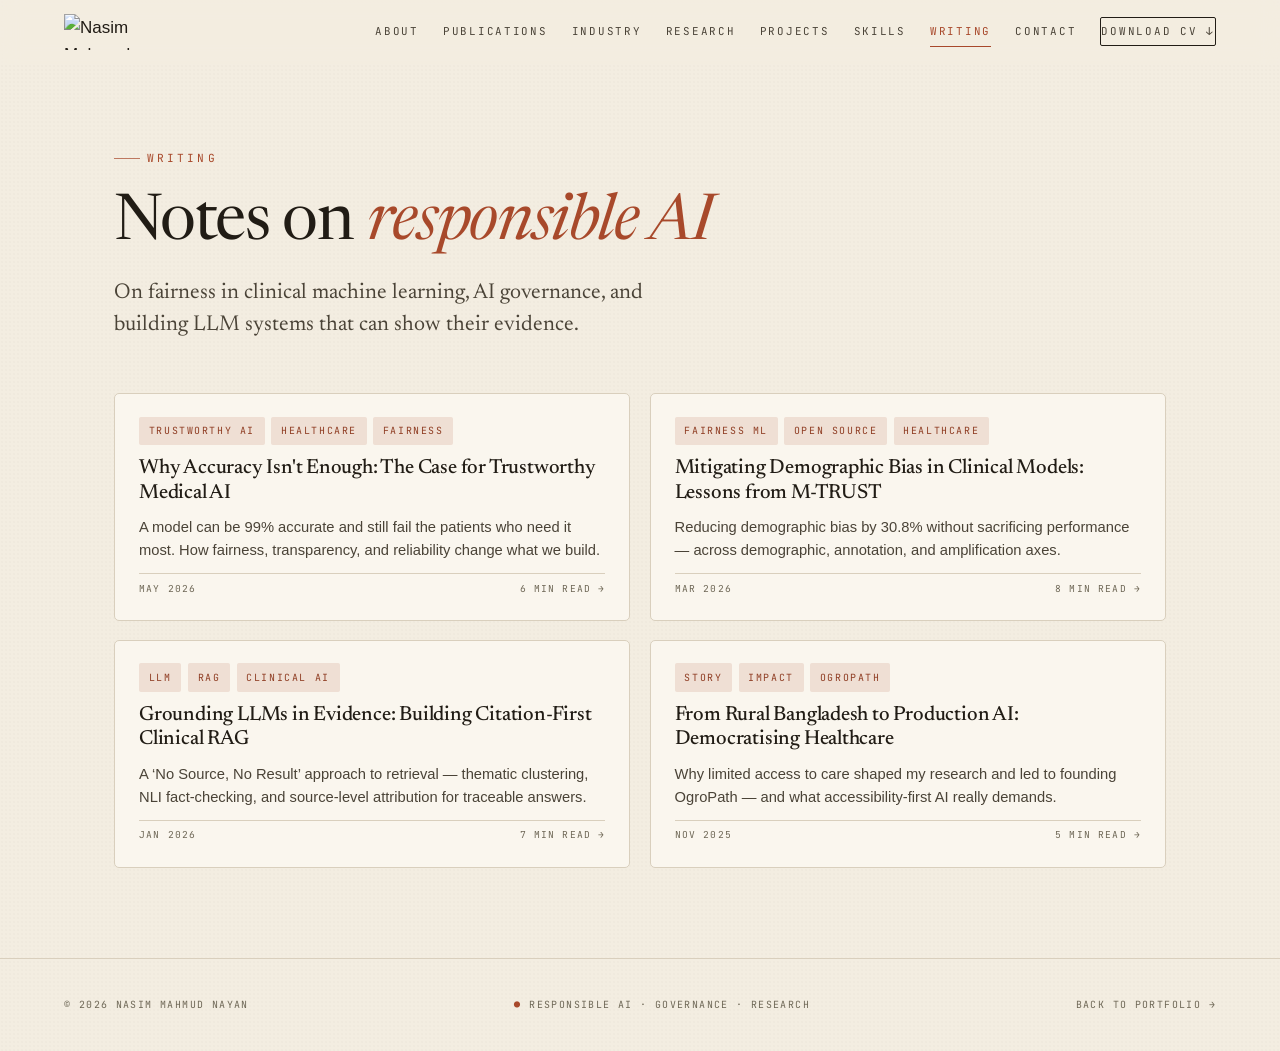
==== blog/index.html @ 94b9a145 "Align content with August 2026 resume; add SEO, entity and accessibility layer Content (source of tr" ====
<!DOCTYPE html>
<html lang="en">
<head>
<meta charset="UTF-8" />
<meta name="viewport" content="width=device-width, initial-scale=1.0" />
<title>Writing — Nasim Mahmud Nayan</title>
<meta name="description" content="Notes on responsible AI, AI governance, fairness in clinical machine learning, and citation-grounded LLM systems by Nasim Mahmud Nayan." />

<link rel="icon" type="image/png" href="../photos/logo.png" />
<link rel="apple-touch-icon" href="../photos/logo.png" />

<meta property="og:type" content="website" />
<meta property="og:site_name" content="Nasim Mahmud Nayan" />
<meta property="og:title" content="Writing — Nasim Mahmud Nayan" />
<meta property="og:description" content="Notes on responsible AI, AI governance, fairness in clinical machine learning, and citation-grounded LLM systems." />
<meta property="og:url" content="https://nasimnayan.github.io/blog/" />
<meta property="og:image" content="https://nasimnayan.github.io/photos/dp.png" />
<meta property="og:locale" content="en_GB" />

<meta name="twitter:card" content="summary" />
<meta name="twitter:title" content="Writing — Nasim Mahmud Nayan" />
<meta name="twitter:description" content="Notes on responsible AI, AI governance, fairness in clinical machine learning, and citation-grounded LLM systems." />
<meta name="twitter:image" content="https://nasimnayan.github.io/photos/dp.png" />

<link rel="preconnect" href="https://fonts.googleapis.com" />
<link rel="preconnect" href="https://fonts.gstatic.com" crossorigin />
<link href="https://fonts.googleapis.com/css2?family=Newsreader:ital,opsz,wght@0,6..72,400;0,6..72,500;0,6..72,600;1,6..72,400;1,6..72,500&family=JetBrains+Mono:wght@400;500&display=swap" rel="stylesheet" />
<link rel="stylesheet" href="../assets/styles.css?v=5" />
<link rel="stylesheet" href="blog.css?v=2" />

<script type="application/ld+json">
{
  "@context": "https://schema.org",
  "@graph": [
    {
      "@type": "Blog",
      "@id": "https://nasimnayan.github.io/blog/#blog",
      "url": "https://nasimnayan.github.io/blog/",
      "name": "Writing — Nasim Mahmud Nayan",
      "description": "Notes on responsible AI, AI governance, fairness in clinical machine learning, and citation-grounded LLM systems.",
      "inLanguage": "en-GB",
      "author": { "@id": "https://nasimnayan.github.io/#person" },
      "publisher": { "@id": "https://nasimnayan.github.io/#person" },
      "isPartOf": { "@id": "https://nasimnayan.github.io/#website" },
      "blogPost": [
        { "@type": "BlogPosting", "@id": "https://nasimnayan.github.io/blog/accuracy-isnt-enough.html#post", "headline": "Why Accuracy Isn't Enough: The Case for Trustworthy Medical AI", "datePublished": "2026-05-01", "url": "https://nasimnayan.github.io/blog/accuracy-isnt-enough.html" },
        { "@type": "BlogPosting", "@id": "https://nasimnayan.github.io/blog/demographic-bias-m-trust.html#post", "headline": "Mitigating Demographic Bias in Clinical Models: Lessons from M-TRUST", "datePublished": "2026-03-01", "url": "https://nasimnayan.github.io/blog/demographic-bias-m-trust.html" },
        { "@type": "BlogPosting", "@id": "https://nasimnayan.github.io/blog/citation-first-clinical-rag.html#post", "headline": "Grounding LLMs in Evidence: Building Citation-First Clinical RAG", "datePublished": "2026-01-01", "url": "https://nasimnayan.github.io/blog/citation-first-clinical-rag.html" },
        { "@type": "BlogPosting", "@id": "https://nasimnayan.github.io/blog/from-rural-bangladesh-to-ai.html#post", "headline": "From Rural Bangladesh to Production AI: Democratising Healthcare", "datePublished": "2025-11-01", "url": "https://nasimnayan.github.io/blog/from-rural-bangladesh-to-ai.html" }
      ]
    },
    {
      "@type": "Person",
      "@id": "https://nasimnayan.github.io/#person",
      "name": "Nasim Mahmud Nayan",
      "alternateName": ["Nasim Nayan", "N. M. Nayan"],
      "url": "https://nasimnayan.github.io/",
      "jobTitle": "Deputy Manager, AI & Machine Learning",
      "worksFor": { "@type": "Organization", "name": "BRAC", "url": "https://www.brac.net", "department": { "@type": "Organization", "name": "Central Data Team" } },
      "sameAs": [
        "https://orcid.org/0009-0003-4157-3518",
        "https://scholar.google.com/citations?user=zAuBXLUAAAAJ&hl=en",
        "https://www.linkedin.com/in/nasim-mahmud-nayan-8475211b9/",
        "https://github.com/NMNayan57",
        "https://ogropath.com"
      ]
    },
    {
      "@type": "BreadcrumbList",
      "itemListElement": [
        { "@type": "ListItem", "position": 1, "name": "Home", "item": "https://nasimnayan.github.io/" },
        { "@type": "ListItem", "position": 2, "name": "Writing" }
      ]
    }
  ]
}
</script>
</head>
<body>

<a href="#main" class="skip-link">Skip to content</a>

<nav class="nav scrolled" id="nav">
  <a href="../index.html" class="brand"><img src="../photos/logo.png" alt="Nasim Mahmud Nayan" class="brand-logo" width="282" height="131"></a>
  <div class="links" id="navlinks">
    <a href="../index.html#about">About</a>
    <a href="../index.html#publications">Publications</a>
    <a href="../index.html#industry">Industry</a>
    <a href="../index.html#research">Research</a>
    <a href="../index.html#projects">Projects</a>
    <a href="../index.html#skills">Skills</a>
    <a href="index.html" class="active">Writing</a>
    <a href="../index.html#contact">Contact</a>
    <a href="../photos/NasimMahmudNayan_CV.pdf" target="_blank" rel="noopener" class="cv-btn">Download CV &#8595;</a>
  </div>
  <button class="nav-toggle" id="navToggle" aria-label="Menu" aria-controls="navlinks" aria-expanded="false"><span></span><span></span><span></span></button>
</nav>

<main id="main" tabindex="-1">

<div class="wrap">
  <header class="listing-head">
    <div class="eyebrow">Writing</div>
    <h1>Notes on <em>responsible AI</em></h1>
    <p class="lede">On fairness in clinical machine learning, AI governance, and building LLM systems that can show their evidence.</p>
  </header>

  <div class="wr-grid" style="padding-bottom:clamp(56px,8vw,90px);">
    <a href="accuracy-isnt-enough.html" class="wr-card">
      <div class="wr-meta">
        <div class="chip-row"><span class="chip chip-fill">Trustworthy AI</span><span class="chip chip-fill">Healthcare</span><span class="chip chip-fill">Fairness</span></div>
        <h2>Why Accuracy Isn't Enough: The Case for Trustworthy Medical AI</h2>
        <p>A model can be 99% accurate and still fail the patients who need it most. How fairness, transparency, and reliability change what we build.</p>
        <div class="wr-foot"><span><time datetime="2026-05">May 2026</time></span><span>6 min read &rarr;</span></div>
      </div>
    </a>
    <a href="demographic-bias-m-trust.html" class="wr-card">
      <div class="wr-meta">
        <div class="chip-row"><span class="chip chip-fill">Fairness ML</span><span class="chip chip-fill">Open Source</span><span class="chip chip-fill">Healthcare</span></div>
        <h2>Mitigating Demographic Bias in Clinical Models: Lessons from M-TRUST</h2>
        <p>Reducing demographic bias by 30.8% without sacrificing performance &mdash; across demographic, annotation, and amplification axes.</p>
        <div class="wr-foot"><span><time datetime="2026-03">Mar 2026</time></span><span>8 min read &rarr;</span></div>
      </div>
    </a>
    <a href="citation-first-clinical-rag.html" class="wr-card">
      <div class="wr-meta">
        <div class="chip-row"><span class="chip chip-fill">LLM</span><span class="chip chip-fill">RAG</span><span class="chip chip-fill">Clinical AI</span></div>
        <h2>Grounding LLMs in Evidence: Building Citation-First Clinical RAG</h2>
        <p>A &lsquo;No Source, No Result&rsquo; approach to retrieval &mdash; thematic clustering, NLI fact-checking, and source-level attribution for traceable answers.</p>
        <div class="wr-foot"><span><time datetime="2026-01">Jan 2026</time></span><span>7 min read &rarr;</span></div>
      </div>
    </a>
    <a href="from-rural-bangladesh-to-ai.html" class="wr-card">
      <div class="wr-meta">
        <div class="chip-row"><span class="chip chip-fill">Story</span><span class="chip chip-fill">Impact</span><span class="chip chip-fill">OgroPath</span></div>
        <h2>From Rural Bangladesh to Production AI: Democratising Healthcare</h2>
        <p>Why limited access to care shaped my research and led to founding OgroPath &mdash; and what accessibility-first AI really demands.</p>
        <div class="wr-foot"><span><time datetime="2025-11">Nov 2025</time></span><span>5 min read &rarr;</span></div>
      </div>
    </a>
  </div>
</div>

</main>

<footer class="footer">
  <span>&copy; 2026 Nasim Mahmud Nayan</span>
  <span><span class="dot">&#9679;</span> Responsible AI &middot; Governance &middot; Research</span>
  <a href="../index.html" style="color:var(--ink-3)">Back to portfolio &rarr;</a>
</footer>
<script src="../assets/script.js?v=5"></script>
</body>
</html>
---- assets/styles.css ----
/* ============================================================
   Nasim Mahmud Nayan — Portfolio
   Refined editorial system: warm cream canvas, rust accent,
   Newsreader serif display + Helvetica body + JetBrains Mono data
   ============================================================ */

:root {
  /* warm neutrals */
  --paper:      #f3ede1;   /* page background */
  --paper-2:    #efe8da;   /* slightly deeper bands */
  --card:       #faf6ee;   /* raised surfaces */
  --ink:        #211c15;   /* near-black warm */
  --ink-2:      #4a4337;   /* secondary text */
  --ink-3:      #6f6857;   /* tertiary / mono labels — AA: 4.75:1 on paper, 4.54:1 on paper-2, 5.14:1 on card */
  --line:       #d9cfbd;   /* hairlines */
  --line-2:     #e7ddcc;

  /* single restrained accent — terracotta / rust */
  --rust:       #a8492b;
  --rust-2:     #8f3d23;   /* darker, for hover */
  --rust-soft:  #c97a5c;
  --rust-wash:  #efdfd4;   /* tint fills */

  --maxw: 1180px;
  --gutter: clamp(20px, 5vw, 64px);

  --serif: "Newsreader", Georgia, "Times New Roman", serif;
  --sans:  "Helvetica Neue", Helvetica, Arial, sans-serif;
  --mono:  "JetBrains Mono", "SFMono-Regular", Consolas, monospace;

  --ease: cubic-bezier(0.22, 0.61, 0.36, 1);
}

* { box-sizing: border-box; }

/* scroll-padding keeps anchored section headings clear of the fixed nav */
html { scroll-behavior: smooth; scroll-padding-top: 80px; }

body {
  margin: 0;
  background: var(--paper);
  color: var(--ink);
  font-family: var(--sans);
  font-size: 17px;
  line-height: 1.6;
  -webkit-font-smoothing: antialiased;
  text-rendering: optimizeLegibility;
  /* very subtle paper grain via layered radial dots */
  background-image:
    radial-gradient(rgba(120,100,70,0.025) 1px, transparent 1px);
  background-size: 4px 4px;
}

::selection { background: var(--rust); color: #fff; }

a { color: inherit; text-decoration: none; }

/* ---------- focus ---------- */
:focus-visible {
  outline: 2px solid var(--rust);
  outline-offset: 3px;
  border-radius: 1px;
}
/* solid surfaces read better with the ring inset slightly */
.btn:focus-visible, .cv-btn:focus-visible, .filter-btn:focus-visible { outline-offset: 2px; }

/* skip link — visually hidden until focused */
.skip-link {
  position: absolute; left: -9999px; top: 0; z-index: 100;
  font-family: var(--mono); font-size: 0.7rem; letter-spacing: 0.14em; text-transform: uppercase;
  background: var(--ink); color: var(--paper);
  padding: 0.8rem 1.1rem; border-radius: 0 0 3px 0;
}
.skip-link:focus { left: 0; }

img { max-width: 100%; display: block; }

/* ---------- type ---------- */
h1, h2, h3, h4 { font-family: var(--serif); font-weight: 500; margin: 0; line-height: 1.08; letter-spacing: -0.01em; }

.mono {
  font-family: var(--mono);
  font-size: 0.72rem;
  letter-spacing: 0.22em;
  text-transform: uppercase;
  color: var(--ink-3);
}

.eyebrow {
  font-family: var(--mono);
  font-size: 0.7rem;
  letter-spacing: 0.28em;
  text-transform: uppercase;
  color: var(--rust);
  display: inline-flex;
  align-items: center;
  gap: 0.6em;
}
.eyebrow::before {
  content: "";
  width: 26px; height: 1px;
  background: var(--rust);
  opacity: 0.7;
}

/* ---------- layout ---------- */
.wrap { max-width: var(--maxw); margin: 0 auto; padding-inline: var(--gutter); }

section { position: relative; }

.section-pad { padding-block: clamp(72px, 10vw, 130px); }

.band { background: var(--paper-2); }

/* numbered section header */
.sec-head {
  display: flex;
  align-items: baseline;
  gap: 1.1rem;
  margin-bottom: clamp(36px, 5vw, 60px);
  border-bottom: 1px solid var(--line);
  padding-bottom: 1.4rem;
}
.sec-head .idx {
  font-family: var(--mono);
  font-size: 0.78rem;
  letter-spacing: 0.2em;
  color: var(--rust);
  padding-top: 0.5rem;
}
.sec-head h2 {
  font-size: clamp(2rem, 4.4vw, 3.1rem);
  flex: 1;
}
.sec-head .aside {
  font-family: var(--mono);
  font-size: 0.7rem;
  letter-spacing: 0.18em;
  text-transform: uppercase;
  color: var(--ink-3);
  text-align: right;
  max-width: 230px;
}

/* ---------- nav ---------- */
.nav {
  position: fixed; top: 0; left: 0; right: 0; z-index: 50;
  display: flex; align-items: center; justify-content: space-between;
  padding: 0.85rem var(--gutter);
  background: color-mix(in srgb, var(--paper) 82%, transparent);
  backdrop-filter: blur(10px) saturate(1.1);
  -webkit-backdrop-filter: blur(10px) saturate(1.1);
  border-bottom: 1px solid transparent;
  transition: border-color .3s var(--ease), background .3s var(--ease);
}
.nav.scrolled { border-bottom-color: var(--line); }
.nav .brand {
  display: flex; align-items: center;
}
.nav .brand .brand-logo { height: 36px; width: auto; display: block; }
.nav .links { display: flex; gap: 1.5rem; align-items: center; }
.nav .links a {
  font-family: var(--mono);
  font-size: 0.68rem;
  letter-spacing: 0.16em;
  text-transform: uppercase;
  color: var(--ink-2);
  position: relative;
  padding: 0.3rem 0;
  transition: color .2s var(--ease);
}
.nav .links a::after {
  content: ""; position: absolute; left: 0; bottom: -2px; height: 1px; width: 0;
  background: var(--rust); transition: width .25s var(--ease);
}
.nav .links a:hover { color: var(--ink); }
.nav .links a.active { color: var(--rust); }
.nav .links a.active::after { width: 100%; }
.nav .cv-btn {
  font-family: var(--mono); font-size: 0.66rem; letter-spacing: 0.16em; text-transform: uppercase;
  border: 1px solid var(--ink); color: var(--ink);
  padding: 0.55rem 0.95rem; border-radius: 2px;
  transition: all .2s var(--ease);
}
.nav .cv-btn:hover { background: var(--ink); color: var(--paper); }
.nav-toggle { display: none; }

/* ---------- buttons ---------- */
.btn {
  font-family: var(--mono); font-size: 0.72rem; letter-spacing: 0.14em; text-transform: uppercase;
  display: inline-flex; align-items: center; gap: 0.6rem;
  padding: 0.85rem 1.35rem; border-radius: 2px;
  border: 1px solid var(--ink);
  transition: all .22s var(--ease);
  cursor: pointer;
}
.btn .arrow { transition: transform .22s var(--ease); }
.btn:hover .arrow { transform: translateX(3px); }
.btn-solid { background: var(--ink); color: var(--paper); border-color: var(--ink); }
.btn-solid:hover { background: var(--rust); border-color: var(--rust); }
.btn-ghost { background: transparent; color: var(--ink); }
.btn-ghost:hover { background: var(--ink); color: var(--paper); }

/* ---------- tags / chips ---------- */
.chip {
  font-family: var(--mono); font-size: 0.62rem; letter-spacing: 0.16em; text-transform: uppercase;
  color: var(--ink-2);
  background: transparent;
  border: 1px solid var(--line);
  padding: 0.32rem 0.55rem; border-radius: 2px;
  white-space: nowrap;
}
.chip-fill { background: var(--rust-wash); border-color: transparent; color: var(--rust-2); }
.chip-row { display: flex; flex-wrap: wrap; gap: 0.4rem; }

/* ============================================================
   HERO
   ============================================================ */
.hero { padding-top: 140px; padding-bottom: clamp(60px,8vw,90px); position: relative; overflow: hidden; }
.hero-grid {
  display: grid;
  grid-template-columns: 1.55fr 1fr;
  gap: clamp(32px, 5vw, 72px);
  align-items: center;
}
.hero .kicker { margin-bottom: 1.6rem; }
.hero h1 {
  font-size: clamp(3.2rem, 8vw, 6.2rem);
  font-weight: 400;
  line-height: 0.96;
  letter-spacing: -0.025em;
  margin-bottom: 1.5rem;
}
.hero h1 .ln2 { display: block; font-style: italic; color: var(--rust); }
.hero-position {
  font-family: var(--serif);
  font-size: clamp(0.95rem, 1.6vw, 1.1rem);
  color: var(--ink-2);
  margin-bottom: 1.5rem;
  line-height: 1.5;
}
.hero-position .hp-label {
  font-family: var(--mono);
  font-size: 0.6rem;
  letter-spacing: 0.2em;
  text-transform: uppercase;
  color: var(--rust);
  display: block;
  margin-bottom: 0.25rem;
}
.hero .lede {
  font-family: var(--serif);
  font-size: clamp(1.15rem, 2.1vw, 1.5rem);
  line-height: 1.45;
  color: var(--ink-2);
  max-width: 30ch;
  margin-bottom: 2.2rem;
}
.hero .lede em { color: var(--ink); font-style: italic; }
.hero-cta { display: flex; gap: 0.7rem; flex-wrap: wrap; margin-bottom: 2.6rem; }

.hero-photo { position: relative; }
.hero-photo .profile-img {
  width: 100%;
  aspect-ratio: 4/5;
  border: none; /* Removed the border */
  border-radius: 6px;
  object-fit: cover;
  display: block;
}
/* stat strip */
.stats {
  margin-top: clamp(36px, 5vw, 56px);
  border-top: 1px solid var(--line);
  border-bottom: 1px solid var(--line);
  display: grid;
  grid-template-columns: repeat(5, 1fr);
}
.stat {
  padding: 1.7rem 1.2rem 1.6rem;
  border-right: 1px solid var(--line);
}
.stat:last-child { border-right: none; }
.stat .num {
  font-family: var(--serif);
  font-size: clamp(2.2rem, 4vw, 3.1rem);
  font-weight: 400;
  line-height: 1;
  letter-spacing: -0.02em;
}
.stat .num .suf { color: var(--rust); }
.stat .lbl {
  font-family: var(--mono); font-size: 0.62rem; letter-spacing: 0.16em; text-transform: uppercase;
  color: var(--ink-3); margin-top: 0.7rem;
}

/* ============================================================
   ABOUT
   ============================================================ */
.about-grid { display: grid; grid-template-columns: 1.3fr 1fr; gap: clamp(40px,6vw,90px); align-items: start; }
.about-body p { font-size: 1.12rem; line-height: 1.7; color: var(--ink-2); margin: 0 0 1.3rem; max-width: 56ch; }
.about-body p.about-lead { font-family: var(--serif); font-size: clamp(1.4rem,2.6vw,1.9rem); line-height: 1.4; color: var(--ink); }
.about-body em { color: var(--rust); font-style: italic; }


.focus-list { display: flex; flex-direction: column; gap: 0; border-top: 1px solid var(--line); }
.focus-item { padding: 1.3rem 0; border-bottom: 1px solid var(--line); }
.focus-item h3 { font-size: 1.18rem; margin-bottom: 0.4rem; display: flex; align-items: baseline; gap: 0.6rem; }
.focus-item h3 .n { font-family: var(--mono); font-size: 0.62rem; color: var(--rust); letter-spacing: 0.1em; }
.focus-item p { font-size: 0.92rem; color: var(--ink-2); margin: 0; line-height: 1.5; }

/* ============================================================
   PUBLICATIONS
   ============================================================ */
.pub-toolbar { display: flex; flex-wrap: wrap; gap: 0.5rem; margin-bottom: 2rem; align-items: center; }
.filter-btn {
  font-family: var(--mono); font-size: 0.64rem; letter-spacing: 0.14em; text-transform: uppercase;
  border: 1px solid var(--line); background: transparent; color: var(--ink-2);
  padding: 0.5rem 0.85rem; border-radius: 2px; cursor: pointer;
  transition: all .18s var(--ease);
}
.filter-btn:hover { border-color: var(--ink-3); color: var(--ink); }
.filter-btn.active { background: var(--ink); color: var(--paper); border-color: var(--ink); }

.pub-list { display: flex; flex-direction: column; }
.pub {
  display: grid;
  grid-template-columns: 56px 1fr auto;
  gap: 1.4rem;
  align-items: start;
  padding: 1.5rem 0;
  border-top: 1px solid var(--line);
  transition: background .2s var(--ease);
}
.pub:last-child { border-bottom: 1px solid var(--line); }
.pub:hover { background: color-mix(in srgb, var(--card) 60%, transparent); }
.pub .pidx { font-family: var(--mono); font-size: 0.72rem; color: var(--ink-3); padding-top: 0.35rem; }
.pub h3 { font-size: 1.18rem; line-height: 1.28; margin-bottom: 0.5rem; max-width: 62ch; transition: color .18s var(--ease); }
.pub:hover h3 { color: var(--rust-2); }
.pub .meta { font-size: 0.9rem; color: var(--ink-2); }
.pub .meta .venue { font-style: italic; font-family: var(--serif); }
.pub .meta .authors { color: var(--ink-3); }
.pub .meta b { color: var(--ink); font-weight: 600; font-style: normal; font-family: var(--sans); }
.pub .meta .doi {
  font-family: var(--mono); font-size: 0.58rem; letter-spacing: 0.12em; text-transform: uppercase;
  color: var(--rust); border-bottom: 1px solid var(--rust-wash);
  margin-left: 0.5rem; white-space: nowrap;
  transition: border-color .18s var(--ease);
}
.pub .meta .doi:hover { border-bottom-color: var(--rust); }
.pub .cites {
  text-align: right; padding-top: 0.2rem; min-width: 70px;
}
.pub .cites .cn { font-family: var(--serif); font-size: 1.7rem; line-height: 1; color: var(--rust); }
.pub .cites .cl { font-family: var(--mono); font-size: 0.56rem; letter-spacing: 0.14em; text-transform: uppercase; color: var(--ink-3); margin-top: 0.25rem; }
.pub .cites.accepted .cn { font-size: 0.7rem; font-family: var(--mono); letter-spacing: 0.14em; color: var(--rust); padding-top: 0.4rem; }

/* ============================================================
   RESEARCH EXPERIENCE
   ============================================================ */
.rexp { display: flex; flex-direction: column; }
.rexp-item {
  display: grid; grid-template-columns: 230px 1fr; gap: clamp(20px,4vw,56px);
  padding: 2.2rem 0; border-top: 1px solid var(--line);
}
.rexp-item:last-of-type { border-bottom: 1px solid var(--line); }
.rexp-when { font-family: var(--mono); font-size: 0.64rem; letter-spacing: 0.14em; text-transform: uppercase; color: var(--rust); margin-bottom: 0.7rem; }
.rexp-lab { font-size: 0.92rem; color: var(--ink-2); }
.rexp-adv { font-family: var(--mono); font-size: 0.6rem; letter-spacing: 0.08em; color: var(--ink-3); margin-top: 0.7rem; line-height: 1.6; text-transform: uppercase; }
.rexp-role h3 { font-size: 1.4rem; margin-bottom: 1rem; }
.rexp-role ul { margin: 0; padding: 0; list-style: none; display: flex; flex-direction: column; gap: 0.7rem; }
.rexp-role li { position: relative; padding-left: 1.4rem; color: var(--ink-2); font-size: 1rem; line-height: 1.5; }
.rexp-role li::before { content: ""; position: absolute; left: 0; top: 0.62em; width: 7px; height: 7px; border: 1px solid var(--rust); border-radius: 50%; }
.rexp-role li b { color: var(--ink); font-weight: 600; }

/* current work cards */
.cw-head { font-family: var(--mono); font-size: 0.68rem; letter-spacing: 0.2em; text-transform: uppercase; color: var(--ink-3); margin: clamp(40px,5vw,64px) 0 1.4rem; }
.cw-grid { display: grid; grid-template-columns: repeat(3, 1fr); gap: 1.2rem; }
.cw-card {
  background: var(--card); border: 1px solid var(--line); border-radius: 4px;
  padding: 1.5rem; display: flex; flex-direction: column; gap: 0.7rem;
  transition: transform .25s var(--ease), box-shadow .25s var(--ease);
}
.cw-card:hover { transform: translateY(-4px); box-shadow: 0 20px 44px -26px rgba(60,40,20,0.45); }
.cw-status { font-family: var(--mono); font-size: 0.58rem; letter-spacing: 0.16em; text-transform: uppercase; color: var(--rust); display: flex; align-items: center; gap: 0.45rem; }
.cw-status::before { content: ""; width: 6px; height: 6px; border-radius: 50%; background: var(--rust); box-shadow: 0 0 0 0 var(--rust-soft); animation: pulse 2.4s infinite; }
@keyframes pulse { 0%{box-shadow:0 0 0 0 rgba(168,73,43,0.5);} 70%{box-shadow:0 0 0 7px rgba(168,73,43,0);} 100%{box-shadow:0 0 0 0 rgba(168,73,43,0);} }
.cw-card h4 { font-size: 1.18rem; }
.cw-card p { font-size: 0.92rem; color: var(--ink-2); margin: 0; line-height: 1.5; flex: 1; }
.cw-card .target { font-family: var(--mono); font-size: 0.6rem; letter-spacing: 0.08em; color: var(--ink-3); }

/* ============================================================
   PROJECTS
   ============================================================ */
.proj-grid { display: grid; grid-template-columns: repeat(2, 1fr); gap: 1.3rem; }
.proj-card {
  background: var(--card); border: 1px solid var(--line); border-radius: 5px;
  padding: clamp(1.6rem, 2.6vw, 2.2rem);
  display: flex; flex-direction: column;
  position: relative; overflow: hidden;
  transition: transform .28s var(--ease), box-shadow .28s var(--ease), border-color .28s var(--ease);
}
.proj-card::after {
  content: ""; position: absolute; left: 0; top: 0; bottom: 0; width: 3px;
  background: var(--rust); transform: scaleY(0); transform-origin: top; transition: transform .3s var(--ease);
}
.proj-card:hover { transform: translateY(-5px); box-shadow: 0 26px 52px -30px rgba(60,40,20,0.5); border-color: var(--line-2); }
.proj-card:hover::after { transform: scaleY(1); }
.proj-top { display: flex; align-items: flex-start; justify-content: space-between; gap: 1rem; margin-bottom: 0.9rem; }
.proj-card h3 { font-size: 1.55rem; line-height: 1.1; }
.proj-card .ptag { font-family: var(--mono); font-size: 0.58rem; letter-spacing: 0.16em; text-transform: uppercase; color: var(--rust); border: 1px solid var(--rust-wash); background: var(--rust-wash); padding: 0.3rem 0.5rem; border-radius: 2px; white-space: nowrap; }
.proj-card .pdesc { color: var(--ink-2); font-size: 0.98rem; line-height: 1.55; margin: 0 0 1.1rem; }
.proj-metrics { display: flex; gap: 1.6rem; margin-bottom: 1.2rem; flex-wrap: wrap; }
.proj-metrics .pm .pmv { font-family: var(--serif); font-size: 1.5rem; color: var(--ink); line-height: 1; }
.proj-metrics .pm .pml { font-family: var(--mono); font-size: 0.58rem; letter-spacing: 0.12em; text-transform: uppercase; color: var(--ink-3); margin-top: 0.35rem; }
.proj-card .chip-row { margin-top: auto; }

/* ============================================================
   INDUSTRY (timeline)
   ============================================================ */
.tl { position: relative; }
.tl::before { content: ""; position: absolute; left: 7px; top: 8px; bottom: 8px; width: 1px; background: var(--line); }
.tl-item {
  position: relative; padding-left: 2.6rem; padding-block: 1.8rem;
  display: grid; grid-template-columns: 1fr 1.5fr; gap: clamp(20px,4vw,52px);
  border-bottom: 1px solid var(--line);
}
.tl-item:first-child { padding-top: 0.5rem; }
.tl-item:last-child { border-bottom: none; }
.tl-item::before {
  content: ""; position: absolute; left: 1px; top: 2.2rem;
  width: 13px; height: 13px; border-radius: 50%;
  background: var(--paper); border: 2px solid var(--rust);
}
.tl-item.now::before { background: var(--rust); box-shadow: 0 0 0 4px var(--rust-wash); }
.tl-org h3 { font-size: 1.5rem; margin-bottom: 0.3rem; }
.tl-org .role { font-family: var(--serif); font-style: italic; font-size: 1.08rem; color: var(--rust); margin-bottom: 0.7rem; }
.tl-org .when { font-family: var(--mono); font-size: 0.62rem; letter-spacing: 0.14em; text-transform: uppercase; color: var(--ink-3); }
.tl-body ul { margin: 0 0 1.1rem; padding: 0; list-style: none; display: flex; flex-direction: column; gap: 0.6rem; }
.tl-body li { position: relative; padding-left: 1.3rem; color: var(--ink-2); font-size: 1rem; line-height: 1.5; }
.tl-body li::before { content: ""; position: absolute; left: 0; top: 0.6em; width: 5px; height: 5px; background: var(--rust); border-radius: 50%; }
.tl-body li b { color: var(--ink); font-weight: 600; }

/* ============================================================
   MILESTONES (photo gallery)
   ============================================================ */
.ms-grid { display: grid; grid-template-columns: repeat(3, 1fr); gap: 1.2rem; }
.ms-card {
  background: var(--card); border: 1px solid var(--line); border-radius: 5px;
  overflow: hidden; display: flex; flex-direction: column;
  transition: transform .28s var(--ease), box-shadow .28s var(--ease);
}
.ms-card:hover { transform: translateY(-5px); box-shadow: 0 26px 52px -30px rgba(60,40,20,0.5); }
.ms-card img { width: 100%; aspect-ratio: 16/10; border-bottom: 1px solid var(--line); object-fit: cover; display: block; }
.ms-meta { padding: 1.3rem 1.4rem 1.5rem; }
.ms-meta .mtag { font-family: var(--mono); font-size: 0.58rem; letter-spacing: 0.16em; text-transform: uppercase; color: var(--rust); }
.ms-meta h3 { font-size: 1.24rem; margin: 0.5rem 0 0.5rem; }
.ms-meta p { font-size: 0.9rem; color: var(--ink-2); margin: 0; line-height: 1.5; }

/* ============================================================
   SKILLS & RECOGNITION
   ============================================================ */
.sk-grid { display: grid; grid-template-columns: 1.25fr 1fr; gap: clamp(40px,6vw,80px); align-items: start; }
.sk-group { margin-bottom: 2rem; }
.sk-group h3 { font-size: 1.12rem; margin-bottom: 0.9rem; display: flex; align-items: baseline; gap: 0.6rem; }
.sk-group h3 .n { font-family: var(--mono); font-size: 0.6rem; color: var(--rust); letter-spacing: 0.1em; }

.rec-block { margin-bottom: 2rem; }
.rec-block > .mono { display: block; margin-bottom: 1rem; }
.rec-list { list-style: none; margin: 0; padding: 0; display: flex; flex-direction: column; gap: 0.75rem; }
.rec-list li { position: relative; padding-left: 1.4rem; color: var(--ink-2); font-size: 0.96rem; line-height: 1.5; }
.rec-list li::before { content: ""; position: absolute; left: 0; top: 0.55em; width: 6px; height: 6px; border: 1px solid var(--rust); border-radius: 50%; }
.rec-list li b { color: var(--ink); font-weight: 600; }

/* teaching stats band */
.tstats {
  margin-top: clamp(40px,5vw,60px);
  border: 1px solid var(--line); border-radius: 5px; background: var(--card);
  display: grid; grid-template-columns: repeat(3, 1fr);
}
.tstat { padding: 2rem 1.8rem; border-right: 1px solid var(--line); }
.tstat:last-child { border-right: none; }
.tstat .tv { font-family: var(--serif); font-size: clamp(2.4rem,4vw,3.2rem); line-height: 1; }
.tstat .tt { font-size: 1rem; color: var(--ink); margin-top: 0.7rem; font-weight: 600; }
.tstat .ts { font-family: var(--mono); font-size: 0.6rem; letter-spacing: 0.12em; text-transform: uppercase; color: var(--ink-3); margin-top: 0.4rem; }

/* education card */
.edu {
  margin-top: 1.2rem; border: 1px solid var(--line); border-radius: 5px; background: var(--card);
  padding: clamp(1.8rem,3vw,2.4rem);
  display: grid; grid-template-columns: 1.6fr 1fr; gap: clamp(28px,4vw,56px); align-items: start;
}
.edu h3 { font-size: 1.5rem; margin-bottom: 0.3rem; }
.edu .esub { color: var(--ink-2); margin-bottom: 0.7rem; }
.edu .ewhen { font-family: var(--mono); font-size: 0.62rem; letter-spacing: 0.14em; text-transform: uppercase; color: var(--ink-3); margin-bottom: 1rem; }
.edu .gpa { color: var(--ink); font-weight: 600; }
.edu .thesis { font-family: var(--serif); font-style: italic; color: var(--ink-2); font-size: 0.98rem; margin-top: 0.8rem; line-height: 1.5; }
.tests { }
.tests .mono { display: block; margin-bottom: 1rem; }
.test-row { display: flex; align-items: baseline; justify-content: space-between; padding: 0.7rem 0; border-bottom: 1px solid var(--line); }
.test-row:last-child { border-bottom: none; }
.test-row .tn { font-weight: 600; }
.test-row .tsc { font-family: var(--mono); font-size: 0.82rem; color: var(--rust); letter-spacing: 0.06em; }
.test-row .sub { font-family: var(--mono); font-size: 0.56rem; color: var(--ink-3); letter-spacing: 0.08em; display: block; text-align: right; margin-top: 0.2rem; }

/* ============================================================
   WRITING
   ============================================================ */
.wr-grid { display: grid; grid-template-columns: repeat(2, 1fr); gap: 1.2rem; }
.wr-card {
  border: 1px solid var(--line); border-radius: 5px; background: var(--card); overflow: hidden;
  display: flex; flex-direction: column;
  transition: transform .26s var(--ease), box-shadow .26s var(--ease);
}
.wr-card:hover { transform: translateY(-4px); box-shadow: 0 22px 46px -28px rgba(60,40,20,0.45); }
.wr-cover {
  aspect-ratio: 3/1; background:
    repeating-linear-gradient(135deg, var(--paper-2) 0 11px, var(--card) 11px 22px);
  border-bottom: 1px solid var(--line);
  display: flex; align-items: center; justify-content: center;
  font-family: var(--mono); font-size: 0.6rem; letter-spacing: 0.18em; text-transform: uppercase; color: var(--ink-3);
}
.wr-meta { padding: 1.4rem 1.5rem 1.5rem; display: flex; flex-direction: column; gap: 0.7rem; flex: 1; }
.wr-card h2, .wr-card h3 { font-size: 1.28rem; line-height: 1.2; font-weight: 500; letter-spacing: -0.01em; }

/* blog index page header */
.listing-head { padding-top: 140px; padding-bottom: clamp(32px,5vw,52px); }
.listing-head h1 {
  font-size: clamp(2.4rem, 6vw, 4rem); font-weight: 400; letter-spacing: -0.025em;
  margin: 1.4rem 0 1.1rem;
}
.listing-head h1 em { font-style: italic; color: var(--rust); }
.listing-head .lede {
  font-family: var(--serif); font-size: clamp(1.1rem,2vw,1.35rem); line-height: 1.5;
  color: var(--ink-2); max-width: 48ch; margin: 0;
}
.wr-card p { font-size: 0.92rem; color: var(--ink-2); margin: 0; line-height: 1.55; flex: 1; }
.wr-foot { display: flex; justify-content: space-between; font-family: var(--mono); font-size: 0.6rem; letter-spacing: 0.12em; text-transform: uppercase; color: var(--ink-3); padding-top: 0.4rem; border-top: 1px solid var(--line); }

/* ============================================================
   CONTACT / FOOTER
   ============================================================ */
.contact { text-align: center; }
.contact h2 { font-size: clamp(2.6rem, 6vw, 5rem); font-weight: 400; line-height: 1; margin-bottom: 1.6rem; letter-spacing: -0.02em; }
.contact h2 em { font-style: italic; color: var(--rust); }
.contact .clede { font-family: var(--serif); font-size: clamp(1.1rem,2vw,1.4rem); color: var(--ink-2); max-width: 44ch; margin: 0 auto 2.4rem; line-height: 1.5; }
.contact-links { display: flex; gap: 0.7rem; justify-content: center; flex-wrap: wrap; }

/* ---------- blog: author identity + profile links ---------- */
.blog-identity {
  margin-top: 2.4rem; padding-top: 1.8rem; border-top: 1px solid var(--line);
  max-width: 720px;
}
.blog-identity .mono { display: block; margin-bottom: 0.9rem; }
.blog-identity p { font-size: 0.96rem; color: var(--ink-2); line-height: 1.6; margin: 0 0 1.2rem; }
.blog-identity .id-links { display: flex; flex-wrap: wrap; gap: 0.5rem; }
.blog-identity .id-links a {
  font-family: var(--mono); font-size: 0.64rem; letter-spacing: 0.14em; text-transform: uppercase;
  border: 1px solid var(--line); color: var(--ink-2);
  padding: 0.5rem 0.8rem; border-radius: 2px;
  transition: all .2s var(--ease);
}
.blog-identity .id-links a:hover { border-color: var(--ink); background: var(--ink); color: var(--paper); }
.blog-identity .id-links a.primary { border-color: var(--ink); background: var(--ink); color: var(--paper); }
.blog-identity .id-links a.primary:hover { background: var(--rust); border-color: var(--rust); }

/* related reading */
.blog-related { margin-top: 2.4rem; padding-top: 1.8rem; border-top: 1px solid var(--line); max-width: 720px; }
.blog-related .mono { display: block; margin-bottom: 1rem; }
.blog-related ul { list-style: none; margin: 0; padding: 0; display: flex; flex-direction: column; }
.blog-related li { border-bottom: 1px solid var(--line); }
.blog-related li:first-child { border-top: 1px solid var(--line); }
.blog-related a {
  display: flex; align-items: baseline; gap: 0.8rem; padding: 0.9rem 0;
  font-family: var(--serif); font-size: 1.05rem; color: var(--ink); line-height: 1.35;
  transition: color .2s var(--ease);
}
.blog-related a:hover { color: var(--rust); }
.blog-related a .rdate {
  font-family: var(--mono); font-size: 0.58rem; letter-spacing: 0.14em; text-transform: uppercase;
  color: var(--ink-3); flex-shrink: 0; min-width: 68px;
}

.footer {
  border-top: 1px solid var(--line);
  padding: 2.4rem var(--gutter);
  display: flex; align-items: center; justify-content: space-between; gap: 1rem; flex-wrap: wrap;
  font-family: var(--mono); font-size: 0.62rem; letter-spacing: 0.14em; text-transform: uppercase; color: var(--ink-3);
}
.footer .dot { color: var(--rust); }

/* ============================================================
   OGROPATH FEATURED
   ============================================================ */
.op-section { background: var(--paper-2); }
.op-featured {
  display: grid;
  grid-template-columns: 1fr 1fr;
  gap: clamp(40px, 6vw, 72px);
  align-items: start;
}
.op-brand-row {
  display: flex; align-items: center; gap: 1rem; flex-wrap: wrap;
  margin-bottom: 1.3rem;
}
.op-name { font-size: 1.9rem; line-height: 1; margin-bottom: 0.15rem; }
.op-tagline { font-family: var(--serif); font-style: italic; color: var(--rust); font-size: 0.9rem; }
.op-desc { color: var(--ink-2); line-height: 1.7; margin-bottom: 1.5rem; font-size: 0.98rem; }
.op-feats {
  display: grid; grid-template-columns: 1fr 1fr; gap: 0;
  border: 1px solid var(--line); border-radius: 4px; margin-bottom: 1.4rem; overflow: hidden;
}
.op-feat {
  padding: 0.85rem 1rem;
  border-bottom: 1px solid var(--line); border-right: 1px solid var(--line);
}
.op-feat:nth-child(2n) { border-right: none; }
.op-feat:nth-child(3), .op-feat:nth-child(4) { border-bottom: none; }
.op-feat strong { display: block; font-size: 0.88rem; color: var(--ink); margin-bottom: 0.15rem; }
.op-feat span { font-family: var(--mono); font-size: 0.58rem; letter-spacing: 0.1em; text-transform: uppercase; color: var(--ink-3); }
.op-stat-strip {
  display: grid; grid-template-columns: repeat(3, 1fr);
  border: 1px solid var(--line); border-radius: 4px; overflow: hidden; margin-bottom: 1.4rem;
}
.op-stat { padding: 1rem 0.8rem; text-align: center; border-right: 1px solid var(--line); }
.op-stat:last-child { border-right: none; }
.op-sv { font-family: var(--serif); font-size: 1.9rem; color: var(--rust); line-height: 1; }
.op-sl { font-family: var(--mono); font-size: 0.56rem; letter-spacing: 0.14em; text-transform: uppercase; color: var(--ink-3); margin-top: 0.4rem; }
.op-screen {
  border: 1px solid var(--line); border-radius: 5px; overflow: hidden;
  aspect-ratio: 16/10; background: var(--paper); margin-bottom: 1.2rem;
}
.op-screen img { width: 100%; height: 100%; object-fit: cover; display: block; }
.op-mission {
  border-left: 3px solid var(--rust);
  padding: 1rem 1.2rem;
  background: var(--card);
  border-radius: 0 4px 4px 0;
}
.op-mission p {
  font-family: var(--serif); font-style: italic; color: var(--ink-2);
  font-size: 0.95rem; line-height: 1.65; margin: 0;
}
@media (max-width: 1000px) { .op-featured { grid-template-columns: 1fr; } }

/* ============================================================
   WRITING cards as links
   ============================================================ */
a.wr-card { display: flex; }

/* ============================================================
   reveal animation
   ============================================================ */
/* base state always visible (robust for capture / print / no-JS).
   JS adds .in to play a one-shot entrance, then .done to drop the
   animation so a cloned/snapshot render rests at the visible base. */
.reveal { opacity: 1; transform: none; }
@keyframes revealIn { from { opacity: 0; transform: translateY(24px); } to { opacity: 1; transform: none; } }
.js .reveal.in:not(.done) { animation: revealIn .7s var(--ease) both; }
.js .reveal.in.d1:not(.done) { animation-delay: .08s; }
.js .reveal.in.d2:not(.done) { animation-delay: .16s; }
.js .reveal.in.d3:not(.done) { animation-delay: .24s; }
.js .reveal.in.d4:not(.done) { animation-delay: .32s; }
@media (prefers-reduced-motion: reduce) {
  .js .reveal.in:not(.done), .reveal { animation: none; opacity: 1; transform: none; }
  html { scroll-behavior: auto; }
  .cw-status::before { animation: none; }
}

/* ============================================================
   responsive
   ============================================================ */
@media (max-width: 1000px) {
  .hero-grid { grid-template-columns: 1fr; }
  .hero-photo { max-width: 380px; }
  .stats { grid-template-columns: repeat(3, 1fr); }
  .stat:nth-child(3) { border-right: none; }
  .stat:nth-child(n+4) { border-top: 1px solid var(--line); }
  .about-grid, .sk-grid { grid-template-columns: 1fr; gap: 40px; }
  .cw-grid, .ms-grid { grid-template-columns: repeat(2, 1fr); }
  .proj-grid, .wr-grid { grid-template-columns: 1fr; }
  .rexp-item, .tl-item, .edu { grid-template-columns: 1fr; gap: 16px; }
  .tl-item { padding-left: 2.4rem; }
}
/* nav collapses to a menu before the inline links would crowd the brand */
@media (max-width: 950px) {
  .nav .links { display: none; }
  .nav .links.open {
    display: flex; flex-direction: column; align-items: flex-start;
    position: absolute; top: 100%; right: 0; left: 0;
    background: var(--paper); border-bottom: 1px solid var(--line);
    padding: 1.2rem var(--gutter); gap: 1.1rem;
  }
  .nav .links.open .cv-btn { margin-top: 0.2rem; }
  .nav-toggle { display: inline-flex; background: none; border: none; cursor: pointer; flex-direction: column; gap: 4px; padding: 6px; }
  .nav-toggle span { width: 22px; height: 1.5px; background: var(--ink); display: block; transition: transform .2s var(--ease); }
}
@media (max-width: 620px) {
  body { font-size: 16px; }
  .stats { grid-template-columns: repeat(2, 1fr); }
  .stat { border-right: 1px solid var(--line) !important; }
  .stat:nth-child(2n) { border-right: none !important; }
  .stat:nth-child(n+3) { border-top: 1px solid var(--line); }
  .cw-grid, .ms-grid { grid-template-columns: 1fr; }
  .tstats { grid-template-columns: 1fr; }
  .tstat { border-right: none; border-bottom: 1px solid var(--line); }
  .tstat:last-child { border-bottom: none; }
  .pub { grid-template-columns: 1fr; gap: 0.6rem; }
  .pub .pidx { display: none; }
  .pub .cites { text-align: left; }
  .sec-head { flex-wrap: wrap; }
  .sec-head .aside { display: none; }
}
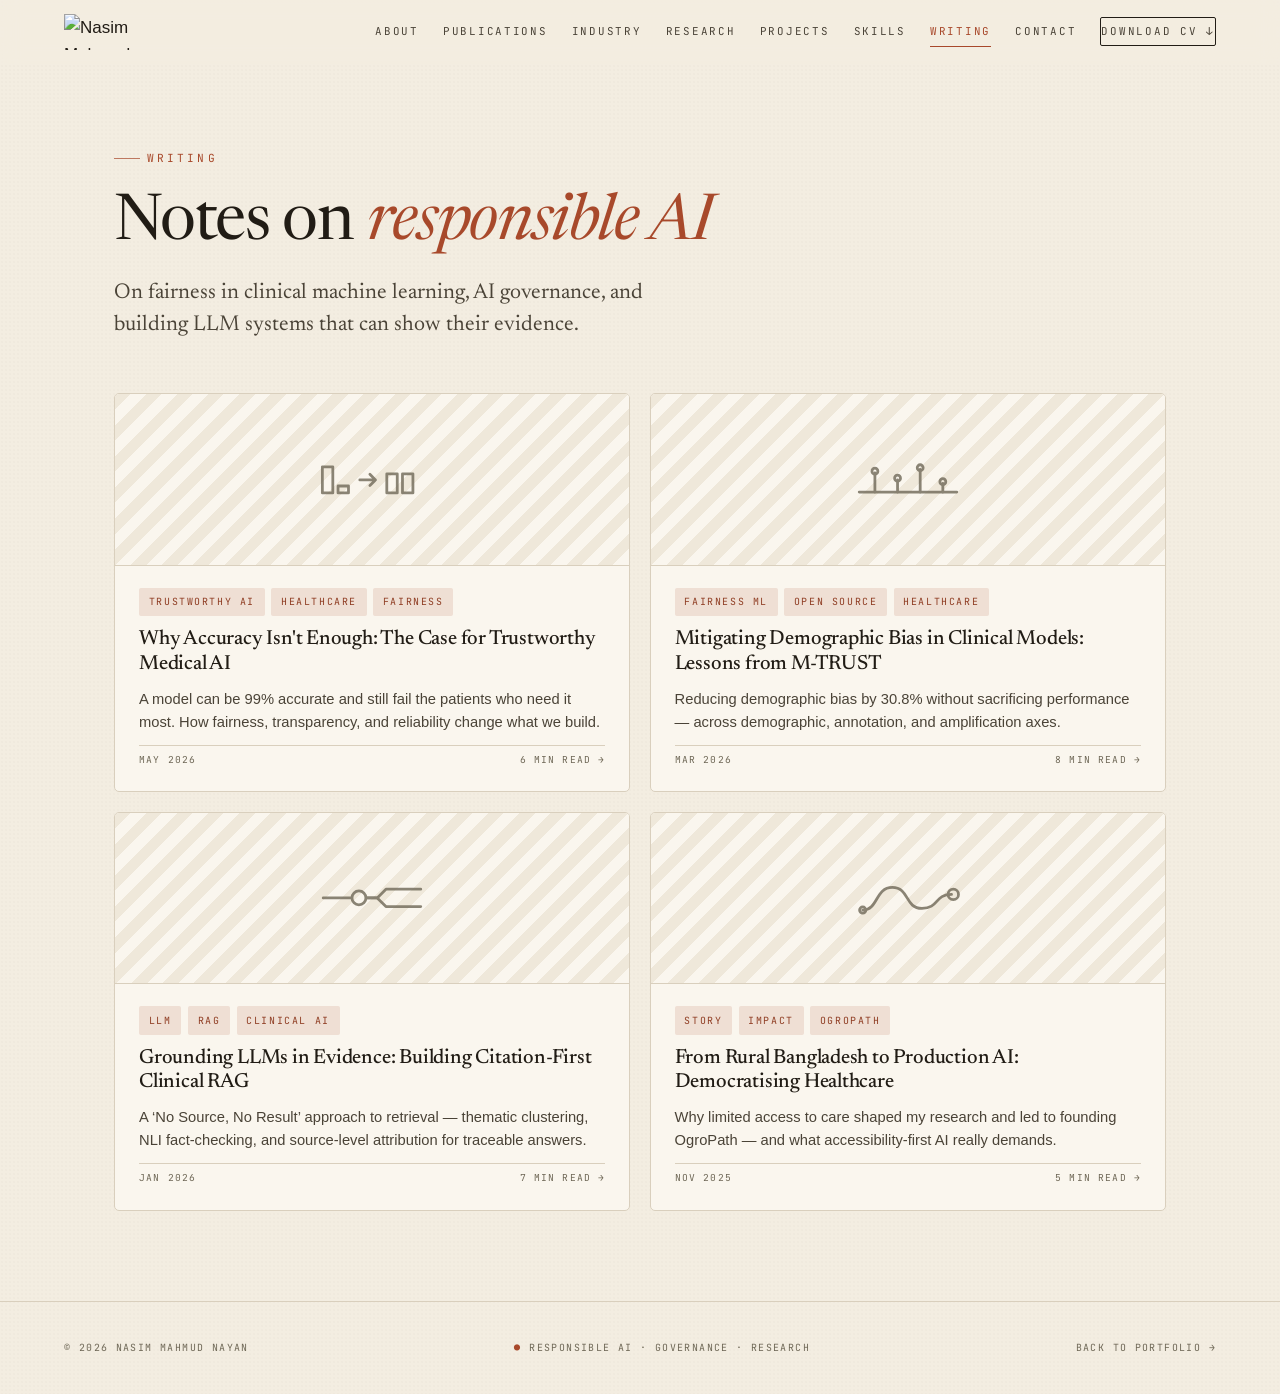
==== commit dc5bd2c5: "Replace figure placeholders with real diagrams; add scroll progress rail Diagrams — built in HTML/CS" ====
--- a/blog/index.html
+++ b/blog/index.html
@@ -25,8 +25,8 @@
 <link rel="preconnect" href="https://fonts.googleapis.com" />
 <link rel="preconnect" href="https://fonts.gstatic.com" crossorigin />
 <link href="https://fonts.googleapis.com/css2?family=Newsreader:ital,opsz,wght@0,6..72,400;0,6..72,500;0,6..72,600;1,6..72,400;1,6..72,500&family=JetBrains+Mono:wght@400;500&display=swap" rel="stylesheet" />
-<link rel="stylesheet" href="../assets/styles.css?v=5" />
-<link rel="stylesheet" href="blog.css?v=2" />
+<link rel="stylesheet" href="../assets/styles.css?v=6" />
+<link rel="stylesheet" href="blog.css?v=3" />
 
 <script type="application/ld+json">
 {
@@ -61,7 +61,7 @@
         "https://orcid.org/0009-0003-4157-3518",
         "https://scholar.google.com/citations?user=zAuBXLUAAAAJ&hl=en",
         "https://www.linkedin.com/in/nasim-mahmud-nayan-8475211b9/",
-        "https://github.com/NMNayan57",
+        "https://github.com/nasimnayan",
         "https://ogropath.com"
       ]
     },
@@ -107,7 +107,8 @@
 
   <div class="wr-grid" style="padding-bottom:clamp(56px,8vw,90px);">
     <a href="accuracy-isnt-enough.html" class="wr-card">
-      <div class="wr-meta">
+      <div class="wr-cover"><svg viewBox="0 0 62 24" fill="none" stroke="currentColor" stroke-width="1.6" stroke-linecap="round" stroke-linejoin="round" aria-hidden="true"><rect x="2.5" y="4.5" width="6" height="15"/><rect x="11.5" y="15.5" width="6" height="4"/><path d="M24 12h9m0 0-3.2-3.2M33 12l-3.2 3.2"/><rect x="39.5" y="8.5" width="6" height="11"/><rect x="48.5" y="8.5" width="6" height="11"/></svg></div>
+        <div class="wr-meta">
         <div class="chip-row"><span class="chip chip-fill">Trustworthy AI</span><span class="chip chip-fill">Healthcare</span><span class="chip chip-fill">Fairness</span></div>
         <h2>Why Accuracy Isn't Enough: The Case for Trustworthy Medical AI</h2>
         <p>A model can be 99% accurate and still fail the patients who need it most. How fairness, transparency, and reliability change what we build.</p>
@@ -115,7 +116,8 @@
       </div>
     </a>
     <a href="demographic-bias-m-trust.html" class="wr-card">
-      <div class="wr-meta">
+      <div class="wr-cover"><svg viewBox="0 0 62 24" fill="none" stroke="currentColor" stroke-width="1.6" stroke-linecap="round" stroke-linejoin="round" aria-hidden="true"><path d="M3 19h56"/><path d="M12 19V8M25 19V12M38 19V6M51 19V14"/><circle cx="12" cy="7" r="1.7"/><circle cx="25" cy="11" r="1.7"/><circle cx="38" cy="5" r="1.7"/><circle cx="51" cy="13" r="1.7"/></svg></div>
+        <div class="wr-meta">
         <div class="chip-row"><span class="chip chip-fill">Fairness ML</span><span class="chip chip-fill">Open Source</span><span class="chip chip-fill">Healthcare</span></div>
         <h2>Mitigating Demographic Bias in Clinical Models: Lessons from M-TRUST</h2>
         <p>Reducing demographic bias by 30.8% without sacrificing performance &mdash; across demographic, annotation, and amplification axes.</p>
@@ -123,7 +125,8 @@
       </div>
     </a>
     <a href="citation-first-clinical-rag.html" class="wr-card">
-      <div class="wr-meta">
+      <div class="wr-cover"><svg viewBox="0 0 62 24" fill="none" stroke="currentColor" stroke-width="1.6" stroke-linecap="round" stroke-linejoin="round" aria-hidden="true"><path d="M3 12h16"/><circle cx="23.5" cy="12" r="4"/><path d="M28 12h6l5-5h20"/><path d="M28 12h6l5 5h20"/></svg></div>
+        <div class="wr-meta">
         <div class="chip-row"><span class="chip chip-fill">LLM</span><span class="chip chip-fill">RAG</span><span class="chip chip-fill">Clinical AI</span></div>
         <h2>Grounding LLMs in Evidence: Building Citation-First Clinical RAG</h2>
         <p>A &lsquo;No Source, No Result&rsquo; approach to retrieval &mdash; thematic clustering, NLI fact-checking, and source-level attribution for traceable answers.</p>
@@ -131,7 +134,8 @@
       </div>
     </a>
     <a href="from-rural-bangladesh-to-ai.html" class="wr-card">
-      <div class="wr-meta">
+      <div class="wr-cover"><svg viewBox="0 0 62 24" fill="none" stroke="currentColor" stroke-width="1.6" stroke-linecap="round" stroke-linejoin="round" aria-hidden="true"><path d="M5 19c9 0 7-13 17-13s7 12 17 12 7-8 17-8"/><circle cx="5" cy="19" r="1.8"/><circle cx="57" cy="10" r="3"/></svg></div>
+        <div class="wr-meta">
         <div class="chip-row"><span class="chip chip-fill">Story</span><span class="chip chip-fill">Impact</span><span class="chip chip-fill">OgroPath</span></div>
         <h2>From Rural Bangladesh to Production AI: Democratising Healthcare</h2>
         <p>Why limited access to care shaped my research and led to founding OgroPath &mdash; and what accessibility-first AI really demands.</p>
@@ -148,6 +152,6 @@
   <span><span class="dot">&#9679;</span> Responsible AI &middot; Governance &middot; Research</span>
   <a href="../index.html" style="color:var(--ink-3)">Back to portfolio &rarr;</a>
 </footer>
-<script src="../assets/script.js?v=5"></script>
+<script src="../assets/script.js?v=6"></script>
 </body>
 </html>
--- a/assets/styles.css
+++ b/assets/styles.css
@@ -140,6 +140,20 @@
   color: var(--ink-3);
   text-align: right;
   max-width: 230px;
+}
+
+/* ---------- scroll progress ----------
+   Injected by script.js so it exists on every page without markup edits.
+   A position indicator, not decoration: it stays active under
+   prefers-reduced-motion, it just never animates. */
+.scroll-rail {
+  position: fixed; top: 0; left: 0; right: 0; height: 2px;
+  z-index: 60; pointer-events: none; background: transparent;
+}
+.scroll-rail i {
+  display: block; height: 100%; width: 100%;
+  background: var(--rust);
+  transform: scaleX(0); transform-origin: 0 50%;
 }
 
 /* ---------- nav ---------- */
@@ -520,6 +534,12 @@
   display: flex; align-items: center; justify-content: center;
   font-family: var(--mono); font-size: 0.6rem; letter-spacing: 0.18em; text-transform: uppercase; color: var(--ink-3);
 }
+.wr-cover svg {
+  width: clamp(76px, 17vw, 108px); height: auto;
+  color: var(--ink-3); opacity: 0.8;
+  transition: color .25s var(--ease), opacity .25s var(--ease);
+}
+.wr-card:hover .wr-cover svg { color: var(--rust); opacity: 1; }
 .wr-meta { padding: 1.4rem 1.5rem 1.5rem; display: flex; flex-direction: column; gap: 0.7rem; flex: 1; }
 .wr-card h2, .wr-card h3 { font-size: 1.28rem; line-height: 1.2; font-weight: 500; letter-spacing: -0.01em; }
 
--- a/blog/blog.css
+++ b/blog/blog.css
@@ -0,0 +1,242 @@
+/* ============================================================
+   Blog shared styles — Nasim Mahmud Nayan Portfolio
+   ============================================================ */
+.blog-header {
+  padding-top: 120px;
+  padding-bottom: clamp(40px, 6vw, 64px);
+  border-bottom: 1px solid var(--line);
+  max-width: 760px;
+}
+.blog-back {
+  font-family: var(--mono); font-size: 0.66rem; letter-spacing: 0.16em; text-transform: uppercase;
+  color: var(--ink-2); display: inline-flex; align-items: center; gap: 0.5rem;
+  margin-bottom: 2rem; transition: color .2s;
+}
+.blog-back:hover { color: var(--rust); }
+.blog-back::before { content: "←"; }
+.blog-kicker { display: flex; gap: 0.5rem; flex-wrap: wrap; margin-bottom: 1.2rem; }
+.blog-title {
+  font-size: clamp(2rem, 5vw, 3.6rem); font-weight: 400; line-height: 1.08;
+  letter-spacing: -0.02em; margin-bottom: 1rem; max-width: 22ch;
+}
+.blog-meta {
+  font-family: var(--mono); font-size: 0.64rem; letter-spacing: 0.14em;
+  text-transform: uppercase; color: var(--ink-3); margin-bottom: 1.8rem;
+}
+.blog-lede {
+  font-family: var(--serif); font-size: clamp(1.1rem, 2vw, 1.3rem);
+  color: var(--ink-2); line-height: 1.65; padding-top: 1.6rem; border-top: 1px solid var(--line);
+}
+.blog-body {
+  padding-block: clamp(48px, 8vw, 80px);
+  max-width: 720px;
+}
+.blog-body p {
+  font-family: var(--serif); font-size: clamp(1rem, 1.8vw, 1.12rem);
+  color: var(--ink-2); line-height: 1.85; margin-bottom: 1.6rem;
+}
+.blog-body h2 {
+  font-size: clamp(1.45rem, 3vw, 1.9rem); margin: 3rem 0 1rem; color: var(--ink);
+  border-bottom: 1px solid var(--line); padding-bottom: 0.7rem;
+}
+.blog-body h3 {
+  font-size: clamp(1.15rem, 2vw, 1.4rem); margin: 2.2rem 0 0.7rem; color: var(--ink);
+}
+.blog-body strong { color: var(--ink); font-weight: 600; }
+.blog-body em { color: var(--rust); font-style: italic; }
+.blog-body ul { margin: 0 0 1.6rem; padding: 0; list-style: none; display: flex; flex-direction: column; gap: 0.7rem; }
+.blog-body li {
+  position: relative; padding-left: 1.5rem; font-family: var(--serif);
+  font-size: clamp(1rem, 1.8vw, 1.1rem); color: var(--ink-2); line-height: 1.7;
+}
+.blog-body li::before {
+  content: ""; position: absolute; left: 0; top: 0.65em;
+  width: 6px; height: 6px; border: 1px solid var(--rust); border-radius: 50%;
+}
+
+/* Pull quote */
+.pull-quote {
+  border-left: 4px solid var(--rust); padding: 1.2rem 1.6rem; margin: 2.6rem 0;
+  background: var(--card); border-radius: 0 5px 5px 0;
+}
+.pull-quote p {
+  font-family: var(--serif); font-size: clamp(1.1rem, 2vw, 1.3rem); font-style: italic;
+  color: var(--ink); line-height: 1.55; margin: 0;
+}
+.pull-quote cite {
+  display: block; margin-top: 0.6rem;
+  font-family: var(--mono); font-size: 0.6rem; letter-spacing: 0.12em;
+  text-transform: uppercase; color: var(--ink-3); font-style: normal;
+}
+
+/* Stat callout row */
+.stat-callout {
+  display: flex; gap: 0; margin: 2.4rem 0;
+  border: 1px solid var(--line); border-radius: 5px; overflow: hidden;
+}
+.stat-callout .sc-item {
+  flex: 1; padding: 1.4rem 1rem; text-align: center;
+  border-right: 1px solid var(--line);
+}
+.stat-callout .sc-item:last-child { border-right: none; }
+.stat-callout .sc-num {
+  font-family: var(--serif); font-size: 2rem; color: var(--rust); line-height: 1; display: block;
+}
+.stat-callout .sc-lbl {
+  font-family: var(--mono); font-size: 0.56rem; letter-spacing: 0.14em;
+  text-transform: uppercase; color: var(--ink-3); margin-top: 0.4rem; display: block;
+}
+
+/* Article figure */
+.article-fig { margin: 2.6rem 0; }
+.fig-img {
+  width: 100%; border: 1px solid var(--line); border-radius: 5px;
+  overflow: hidden; margin-bottom: 0.7rem;
+}
+.fig-img img { width: 100%; display: block; object-fit: cover; }
+.article-fig figcaption {
+  font-family: var(--mono); font-size: 0.6rem; letter-spacing: 0.12em;
+  text-transform: uppercase; color: var(--ink-3); text-align: center;
+}
+
+/* ============================================================
+   FIGURES — diagrams built in HTML/CSS so they reflow on mobile,
+   inherit the design tokens, and keep labels as real text.
+   ============================================================ */
+.fig-frame {
+  border: 1px solid var(--line); border-radius: 5px; background: var(--card);
+  overflow: hidden; margin-bottom: 0.7rem;
+}
+.fig-head {
+  display: flex; align-items: baseline; justify-content: space-between; gap: 1rem;
+  padding: 0.9rem 1.3rem; border-bottom: 1px solid var(--line);
+  background: var(--paper-2); flex-wrap: wrap;
+}
+.fig-head .ft {
+  font-family: var(--mono); font-size: 0.62rem; letter-spacing: 0.16em;
+  text-transform: uppercase; color: var(--ink); font-weight: 500;
+}
+.fig-head .fn {
+  font-family: var(--mono); font-size: 0.54rem; letter-spacing: 0.12em;
+  text-transform: uppercase; color: var(--ink-3);
+}
+
+/* --- comparison bars (class imbalance) --- */
+.fig-compare {
+  display: grid; grid-template-columns: 1fr auto 1fr;
+  gap: clamp(0.9rem, 3vw, 1.8rem); align-items: center;
+  padding: clamp(1.1rem, 3vw, 1.6rem) clamp(1rem, 3vw, 1.4rem);
+}
+.fig-panel { min-width: 0; }
+.fig-panel > .pt {
+  font-family: var(--mono); font-size: 0.56rem; letter-spacing: 0.16em;
+  text-transform: uppercase; color: var(--ink-3); margin-bottom: 0.9rem;
+}
+.fig-bar { display: grid; grid-template-columns: 1fr; gap: 0.3rem; margin-bottom: 0.9rem; }
+.fig-bar:last-child { margin-bottom: 0; }
+.fig-bar .bl {
+  display: flex; justify-content: space-between; gap: 0.6rem;
+  font-family: var(--mono); font-size: 0.56rem; letter-spacing: 0.1em;
+  text-transform: uppercase; color: var(--ink-2);
+}
+.fig-bar .bl b { color: var(--ink); font-variant-numeric: tabular-nums; }
+.fig-bar .bt { height: 12px; background: var(--paper-2); border: 1px solid var(--line); position: relative; }
+.fig-bar .bf { position: absolute; left: 0; top: 0; bottom: 0; background: var(--ink-3); }
+.fig-bar.minor .bf { background: var(--rust); }
+.fig-flip {
+  font-family: var(--mono); font-size: 0.56rem; letter-spacing: 0.14em;
+  text-transform: uppercase; color: var(--rust); text-align: center; line-height: 1.5;
+}
+.fig-flip .fa { display: block; font-size: 1.1rem; letter-spacing: 0; }
+
+/* --- vertical flow with a branch (RAG pipeline) --- */
+.fig-flow { padding: clamp(1.1rem, 3vw, 1.6rem) clamp(1rem, 3vw, 1.4rem); }
+.fig-step { display: grid; grid-template-columns: 24px 1fr; gap: 0.9rem; position: relative; padding-bottom: 1.1rem; }
+.fig-step:last-of-type { padding-bottom: 0; }
+.fig-step::after {
+  content: ""; position: absolute; left: 11px; top: 26px; bottom: 0; width: 1px; background: var(--line);
+}
+.fig-step:last-of-type::after { display: none; }
+.fig-step .sn {
+  font-family: var(--mono); font-size: 0.58rem; color: var(--rust);
+  border: 1px solid var(--line); background: var(--paper); border-radius: 2px;
+  width: 24px; height: 24px; display: flex; align-items: center; justify-content: center;
+  position: relative; z-index: 1;
+}
+.fig-step .sb strong { display: block; font-size: 0.94rem; color: var(--ink); font-weight: 600; line-height: 1.3; }
+.fig-step .sb span {
+  display: block; font-family: var(--mono); font-size: 0.56rem; letter-spacing: 0.1em;
+  text-transform: uppercase; color: var(--ink-3); margin-top: 0.25rem; line-height: 1.6;
+}
+.fig-branch { display: grid; grid-template-columns: 1fr 1fr; gap: 0.8rem; margin-top: 0.4rem; }
+.fig-outcome { border: 1px solid var(--line); border-radius: 4px; padding: 0.8rem 0.9rem; background: var(--paper); }
+.fig-outcome.refuse { border-left: 3px solid var(--rust); }
+.fig-outcome .ol {
+  font-family: var(--mono); font-size: 0.52rem; letter-spacing: 0.14em;
+  text-transform: uppercase; color: var(--ink-3); margin-bottom: 0.35rem;
+}
+.fig-outcome strong { display: block; font-size: 0.88rem; color: var(--ink); line-height: 1.35; }
+.fig-outcome.refuse strong { color: var(--rust-2); }
+
+/* --- staged pipeline (bias axes) — mirrors the Industry timeline idiom --- */
+.fig-pipeline { position: relative; padding: clamp(1.1rem, 3vw, 1.6rem) clamp(1rem, 3vw, 1.4rem); }
+.fig-stage { position: relative; padding-left: 1.9rem; padding-bottom: 1.3rem; }
+.fig-stage:last-child { padding-bottom: 0; }
+.fig-stage::before {
+  content: ""; position: absolute; left: 0; top: 0.35em;
+  width: 11px; height: 11px; border-radius: 50%;
+  background: var(--paper); border: 2px solid var(--rust); z-index: 1;
+}
+.fig-stage::after {
+  content: ""; position: absolute; left: 5px; top: 1.4em; bottom: -0.2em; width: 1px; background: var(--line);
+}
+.fig-stage:last-child::after { display: none; }
+.fig-stage .gt {
+  font-family: var(--mono); font-size: 0.54rem; letter-spacing: 0.16em;
+  text-transform: uppercase; color: var(--ink-3);
+}
+.fig-stage strong { display: block; font-size: 0.98rem; color: var(--ink); font-weight: 600; margin: 0.15rem 0 0.25rem; }
+.fig-stage p {
+  font-family: var(--sans) !important; font-size: 0.86rem !important; color: var(--ink-2);
+  margin: 0 !important; line-height: 1.55;
+}
+
+@media (max-width: 620px) {
+  .fig-compare { grid-template-columns: 1fr; }
+  .fig-flip { display: flex; align-items: center; justify-content: center; gap: 0.6rem; }
+  .fig-flip .fa { transform: rotate(90deg); display: inline-block; }
+  .fig-branch { grid-template-columns: 1fr; }
+}
+
+/* Callout box */
+.callout {
+  padding: 1.3rem 1.6rem; border: 1px solid var(--rust-wash);
+  background: var(--rust-wash); border-radius: 5px; margin: 2rem 0;
+}
+.callout p {
+  font-family: var(--sans); font-size: 0.94rem; color: var(--rust-2);
+  margin: 0; line-height: 1.6; font-style: normal;
+}
+.callout strong { color: var(--rust-2); }
+
+/* Code-style inline highlight */
+.code-inline {
+  font-family: var(--mono); font-size: 0.82em; background: var(--paper-2);
+  border: 1px solid var(--line); padding: 0.1em 0.35em; border-radius: 3px;
+  color: var(--ink);
+}
+
+/* Article end / author */
+.article-end {
+  margin-top: 3rem; padding-top: 2rem; border-top: 1px solid var(--line);
+  display: flex; align-items: center; gap: 1.2rem;
+}
+.author-photo {
+  width: 52px; height: 52px; border-radius: 50%; object-fit: cover;
+  border: 1px solid var(--line); flex-shrink: 0;
+}
+.author-info .author-name { font-weight: 600; font-size: 1rem; margin-bottom: 0.2rem; }
+.author-info .author-role {
+  font-family: var(--mono); font-size: 0.6rem; letter-spacing: 0.12em;
+  text-transform: uppercase; color: var(--ink-3);
+}
